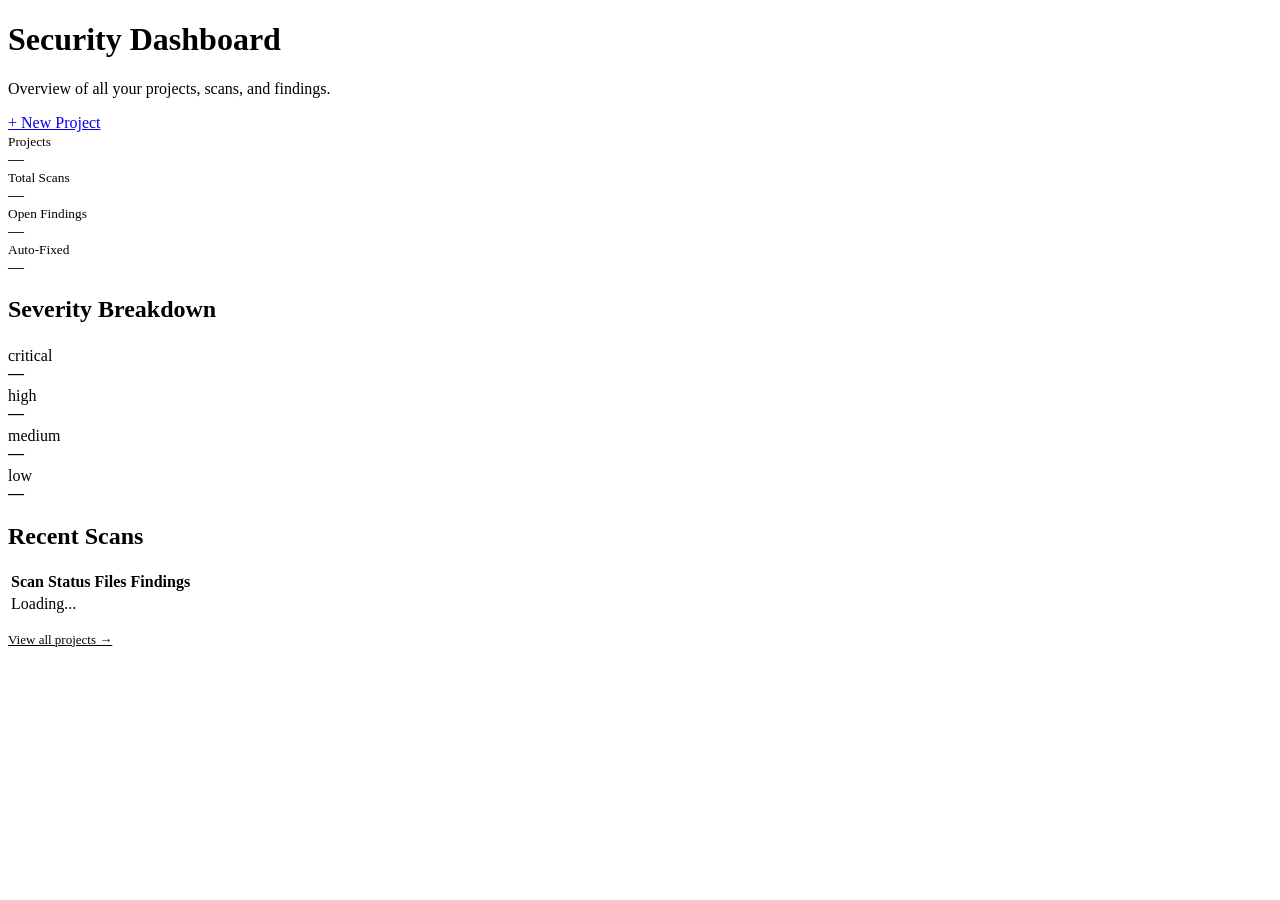
==== frontend/dashboard.html @ 2557b360 "Intitial commit: AppSec Orchestrator" ====
<!doctype html>
<html lang="en">
<head>
  <meta charset="utf-8"><meta name="viewport" content="width=device-width, initial-scale=1">
  <title>Dashboard | AppSec Orchestrator</title>
  <link rel="stylesheet" href="/css/style.css">
</head>
<body>
<div class="app-layout">
  <aside class="sidebar" id="sidebar"></aside>
  <main class="workspace">
    <header class="appbar" id="appbar"></header>

    <div class="content-header">
      <div>
        <h1>Security Dashboard</h1>
        <p>Overview of all your projects, scans, and findings.</p>
      </div>
      <a class="button" href="/projects">+ New Project</a>
    </div>

    <div class="alert" id="message"></div>

    <!-- Metrics -->
    <div class="metrics">
      <div class="panel metric">
        <small>Projects</small>
        <div class="number" id="projectsMetric">—</div>
      </div>
      <div class="panel metric">
        <small>Total Scans</small>
        <div class="number" id="scansMetric">—</div>
      </div>
      <div class="panel metric">
        <small>Open Findings</small>
        <div class="number" id="findingsMetric" style="color:var(--warning)">—</div>
      </div>
      <div class="panel metric">
        <small>Auto-Fixed</small>
        <div class="number" id="fixedMetric" style="color:var(--accent)">—</div>
      </div>
    </div>

    <!-- Charts + Recent scans -->
    <div class="grid two-col">
      <article class="panel">
        <h2>Severity Breakdown</h2>
        <div class="severity-bars" id="severityBars">
          <div class="severity-bar" data-level="critical"><div style="height:4px"></div><span>critical</span><br><strong>—</strong></div>
          <div class="severity-bar" data-level="high"><div style="height:4px"></div><span>high</span><br><strong>—</strong></div>
          <div class="severity-bar" data-level="medium"><div style="height:4px"></div><span>medium</span><br><strong>—</strong></div>
          <div class="severity-bar" data-level="low"><div style="height:4px"></div><span>low</span><br><strong>—</strong></div>
        </div>
      </article>

      <article class="panel">
        <h2>Recent Scans</h2>
        <table>
          <thead><tr><th>Scan</th><th>Status</th><th>Files</th><th>Findings</th></tr></thead>
          <tbody id="recentScans"><tr><td colspan="4" class="empty">Loading...</td></tr></tbody>
        </table>
        <div style="margin-top:14px">
          <a href="/projects" style="font-size:13px;color:var(--muted)">View all projects →</a>
        </div>
      </article>
    </div>

  </main>
</div>
<script src="/js/app.js"></script>
<script src="/js/dashboard.js"></script>
</body>
</html>
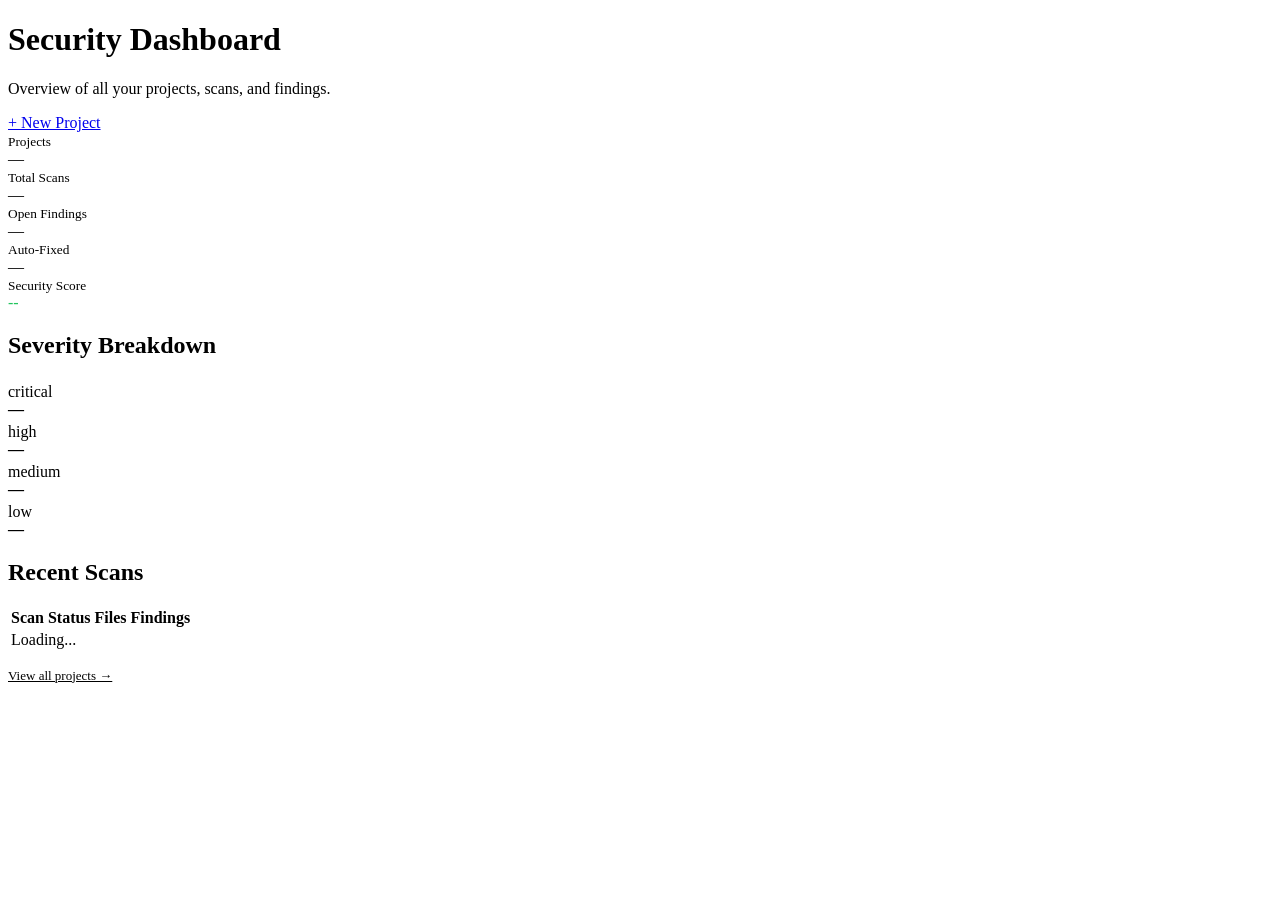
==== commit 1a054efe: "feat: add security score card to dashboard" ====
--- a/frontend/dashboard.html
+++ b/frontend/dashboard.html
@@ -39,7 +39,12 @@
         <small>Auto-Fixed</small>
         <div class="number" id="fixedMetric" style="color:var(--accent)">—</div>
       </div>
-    </div>
+      <div class="panel metric"> 
+        <small>Security Score</small>
+        <div class="number" id="securityScore" style="color:#22c55e">--</div>
+      </div>
+
+</div>
 
     <!-- Charts + Recent scans -->
     <div class="grid two-col">
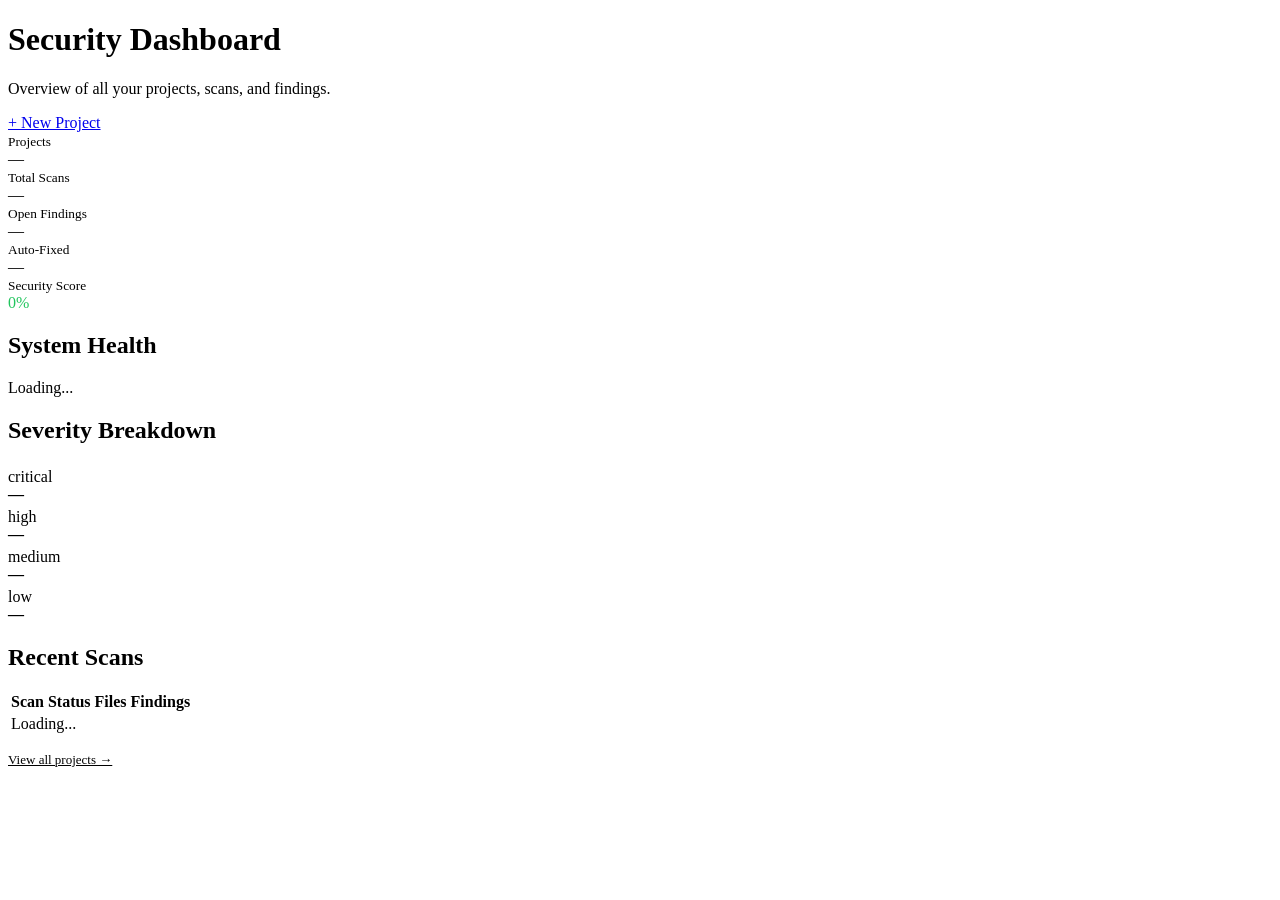
==== commit 0bfbec5e: "feat: add system health status card to dashboard" ====
--- a/frontend/dashboard.html
+++ b/frontend/dashboard.html
@@ -1,14 +1,20 @@
 <!doctype html>
 <html lang="en">
 <head>
-  <meta charset="utf-8"><meta name="viewport" content="width=device-width, initial-scale=1">
+  <meta charset="utf-8">
+  <meta name="viewport" content="width=device-width, initial-scale=1">
   <title>Dashboard | AppSec Orchestrator</title>
   <link rel="stylesheet" href="/css/style.css">
 </head>
+
 <body>
+
 <div class="app-layout">
+
   <aside class="sidebar" id="sidebar"></aside>
+
   <main class="workspace">
+
     <header class="appbar" id="appbar"></header>
 
     <div class="content-header">
@@ -16,6 +22,7 @@
         <h1>Security Dashboard</h1>
         <p>Overview of all your projects, scans, and findings.</p>
       </div>
+
       <a class="button" href="/projects">+ New Project</a>
     </div>
 
@@ -23,56 +30,122 @@
 
     <!-- Metrics -->
     <div class="metrics">
+
       <div class="panel metric">
         <small>Projects</small>
         <div class="number" id="projectsMetric">—</div>
       </div>
+
       <div class="panel metric">
         <small>Total Scans</small>
         <div class="number" id="scansMetric">—</div>
       </div>
+
       <div class="panel metric">
         <small>Open Findings</small>
         <div class="number" id="findingsMetric" style="color:var(--warning)">—</div>
       </div>
+
       <div class="panel metric">
         <small>Auto-Fixed</small>
         <div class="number" id="fixedMetric" style="color:var(--accent)">—</div>
       </div>
-      <div class="panel metric"> 
+
+      <div class="panel metric">
         <small>Security Score</small>
-        <div class="number" id="securityScore" style="color:#22c55e">--</div>
+        <div class="number" id="securityScore" style="color:#22c55e">0%</div>
       </div>
+
+    </div>
+
+    <!-- System Health -->
+    <article class="panel" style="margin-bottom:20px;">
+      <h2>System Health</h2>
+
+      <div id="systemHealth">
+        Loading...
+      </div>
+
+    </article>
+
+    <!-- Charts + Recent Scans -->
+    <div class="grid two-col">
+
+      <article class="panel">
+
+        <h2>Severity Breakdown</h2>
+
+        <div class="severity-bars" id="severityBars">
+
+          <div class="severity-bar" data-level="critical">
+            <div style="height:4px"></div>
+            <span>critical</span><br>
+            <strong>—</strong>
+          </div>
+
+          <div class="severity-bar" data-level="high">
+            <div style="height:4px"></div>
+            <span>high</span><br>
+            <strong>—</strong>
+          </div>
+
+          <div class="severity-bar" data-level="medium">
+            <div style="height:4px"></div>
+            <span>medium</span><br>
+            <strong>—</strong>
+          </div>
+
+          <div class="severity-bar" data-level="low">
+            <div style="height:4px"></div>
+            <span>low</span><br>
+            <strong>—</strong>
+          </div>
+
+        </div>
+
+      </article>
+
+      <article class="panel">
+
+        <h2>Recent Scans</h2>
+
+        <table>
+
+          <thead>
+            <tr>
+              <th>Scan</th>
+              <th>Status</th>
+              <th>Files</th>
+              <th>Findings</th>
+            </tr>
+          </thead>
+
+          <tbody id="recentScans">
+            <tr>
+              <td colspan="4" class="empty">
+                Loading...
+              </td>
+            </tr>
+          </tbody>
+
+        </table>
+
+        <div style="margin-top:14px">
+          <a href="/projects" style="font-size:13px;color:var(--muted)">
+            View all projects →
+          </a>
+        </div>
+
+      </article>
+
+    </div>
+
+  </main>
 
 </div>
 
-    <!-- Charts + Recent scans -->
-    <div class="grid two-col">
-      <article class="panel">
-        <h2>Severity Breakdown</h2>
-        <div class="severity-bars" id="severityBars">
-          <div class="severity-bar" data-level="critical"><div style="height:4px"></div><span>critical</span><br><strong>—</strong></div>
-          <div class="severity-bar" data-level="high"><div style="height:4px"></div><span>high</span><br><strong>—</strong></div>
-          <div class="severity-bar" data-level="medium"><div style="height:4px"></div><span>medium</span><br><strong>—</strong></div>
-          <div class="severity-bar" data-level="low"><div style="height:4px"></div><span>low</span><br><strong>—</strong></div>
-        </div>
-      </article>
-
-      <article class="panel">
-        <h2>Recent Scans</h2>
-        <table>
-          <thead><tr><th>Scan</th><th>Status</th><th>Files</th><th>Findings</th></tr></thead>
-          <tbody id="recentScans"><tr><td colspan="4" class="empty">Loading...</td></tr></tbody>
-        </table>
-        <div style="margin-top:14px">
-          <a href="/projects" style="font-size:13px;color:var(--muted)">View all projects →</a>
-        </div>
-      </article>
-    </div>
-
-  </main>
-</div>
 <script src="/js/app.js"></script>
 <script src="/js/dashboard.js"></script>
+
 </body>
-</html>
+</html>
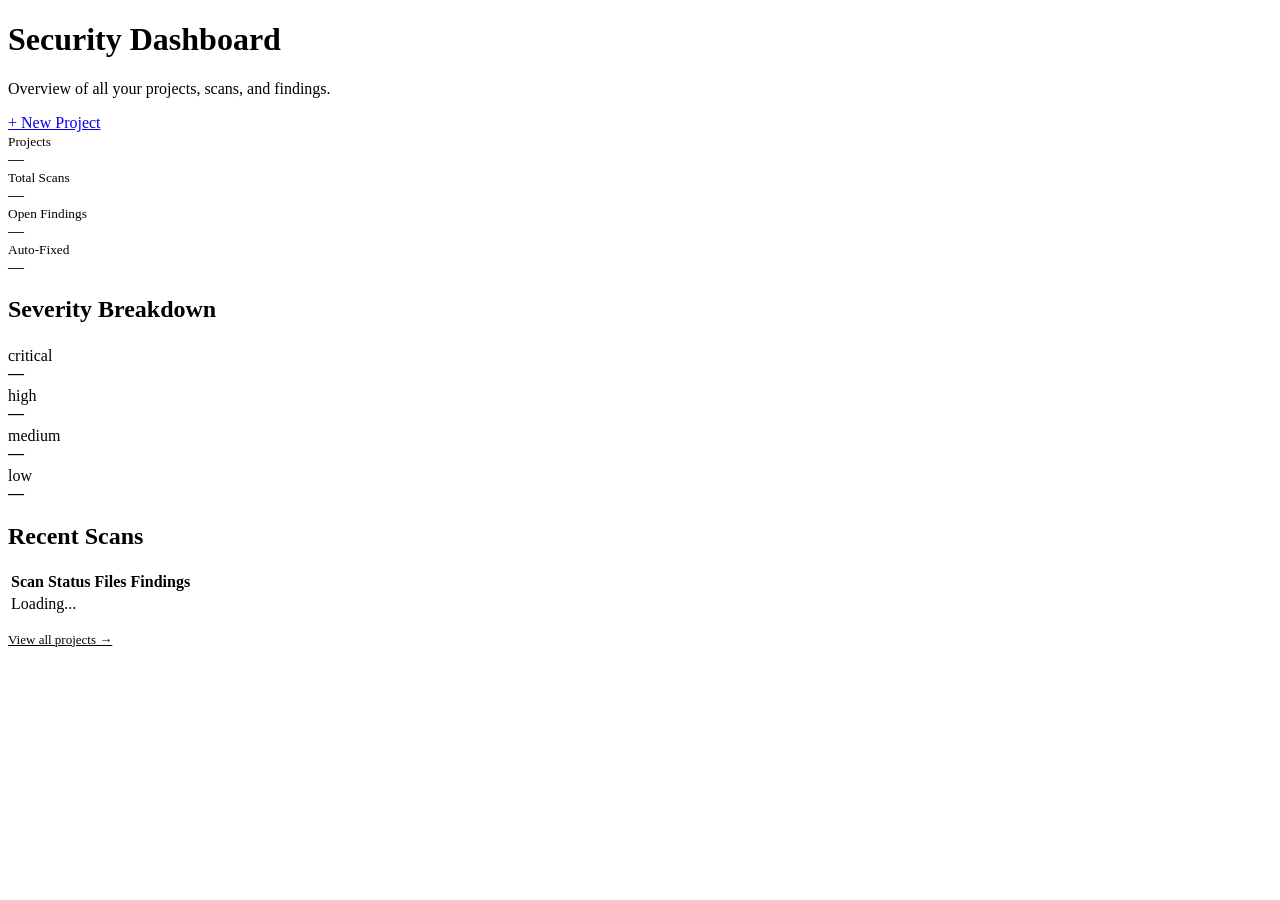
==== commit 08361aa3: "Merge 970bc1fd4b9cc79f5aa1864a0a4fd3dc97a26c4c into 8d3203fed4100a45f9c545657308153176ae886b" ====
--- a/frontend/dashboard.html
+++ b/frontend/dashboard.html
@@ -1,20 +1,14 @@
 <!doctype html>
 <html lang="en">
 <head>
-  <meta charset="utf-8">
-  <meta name="viewport" content="width=device-width, initial-scale=1">
+  <meta charset="utf-8"><meta name="viewport" content="width=device-width, initial-scale=1">
   <title>Dashboard | AppSec Orchestrator</title>
   <link rel="stylesheet" href="/css/style.css">
 </head>
-
 <body>
-
 <div class="app-layout">
-
   <aside class="sidebar" id="sidebar"></aside>
-
   <main class="workspace">
-
     <header class="appbar" id="appbar"></header>
 
     <div class="content-header">
@@ -22,7 +16,6 @@
         <h1>Security Dashboard</h1>
         <p>Overview of all your projects, scans, and findings.</p>
       </div>
-
       <a class="button" href="/projects">+ New Project</a>
     </div>
 
@@ -30,122 +23,52 @@
 
     <!-- Metrics -->
     <div class="metrics">
-
       <div class="panel metric">
         <small>Projects</small>
         <div class="number" id="projectsMetric">—</div>
       </div>
-
       <div class="panel metric">
         <small>Total Scans</small>
         <div class="number" id="scansMetric">—</div>
       </div>
-
       <div class="panel metric">
         <small>Open Findings</small>
         <div class="number" id="findingsMetric" style="color:var(--warning)">—</div>
       </div>
-
       <div class="panel metric">
         <small>Auto-Fixed</small>
         <div class="number" id="fixedMetric" style="color:var(--accent)">—</div>
       </div>
+</div>
+    
 
-      <div class="panel metric">
-        <small>Security Score</small>
-        <div class="number" id="securityScore" style="color:#22c55e">0%</div>
-      </div>
-
-    </div>
-
-    <!-- System Health -->
-    <article class="panel" style="margin-bottom:20px;">
-      <h2>System Health</h2>
-
-      <div id="systemHealth">
-        Loading...
-      </div>
-
-    </article>
-
-    <!-- Charts + Recent Scans -->
+    <!-- Charts + Recent scans -->
     <div class="grid two-col">
-
       <article class="panel">
-
         <h2>Severity Breakdown</h2>
-
         <div class="severity-bars" id="severityBars">
-
-          <div class="severity-bar" data-level="critical">
-            <div style="height:4px"></div>
-            <span>critical</span><br>
-            <strong>—</strong>
-          </div>
-
-          <div class="severity-bar" data-level="high">
-            <div style="height:4px"></div>
-            <span>high</span><br>
-            <strong>—</strong>
-          </div>
-
-          <div class="severity-bar" data-level="medium">
-            <div style="height:4px"></div>
-            <span>medium</span><br>
-            <strong>—</strong>
-          </div>
-
-          <div class="severity-bar" data-level="low">
-            <div style="height:4px"></div>
-            <span>low</span><br>
-            <strong>—</strong>
-          </div>
-
+          <div class="severity-bar" data-level="critical"><div style="height:4px"></div><span>critical</span><br><strong>—</strong></div>
+          <div class="severity-bar" data-level="high"><div style="height:4px"></div><span>high</span><br><strong>—</strong></div>
+          <div class="severity-bar" data-level="medium"><div style="height:4px"></div><span>medium</span><br><strong>—</strong></div>
+          <div class="severity-bar" data-level="low"><div style="height:4px"></div><span>low</span><br><strong>—</strong></div>
         </div>
-
       </article>
 
       <article class="panel">
-
         <h2>Recent Scans</h2>
-
         <table>
-
-          <thead>
-            <tr>
-              <th>Scan</th>
-              <th>Status</th>
-              <th>Files</th>
-              <th>Findings</th>
-            </tr>
-          </thead>
-
-          <tbody id="recentScans">
-            <tr>
-              <td colspan="4" class="empty">
-                Loading...
-              </td>
-            </tr>
-          </tbody>
-
+          <thead><tr><th>Scan</th><th>Status</th><th>Files</th><th>Findings</th></tr></thead>
+          <tbody id="recentScans"><tr><td colspan="4" class="empty">Loading...</td></tr></tbody>
         </table>
-
         <div style="margin-top:14px">
-          <a href="/projects" style="font-size:13px;color:var(--muted)">
-            View all projects →
-          </a>
+          <a href="/projects" style="font-size:13px;color:var(--muted)">View all projects →</a>
         </div>
-
       </article>
-
     </div>
 
   </main>
-
 </div>
-
 <script src="/js/app.js"></script>
 <script src="/js/dashboard.js"></script>
-
 </body>
-</html>+</html>
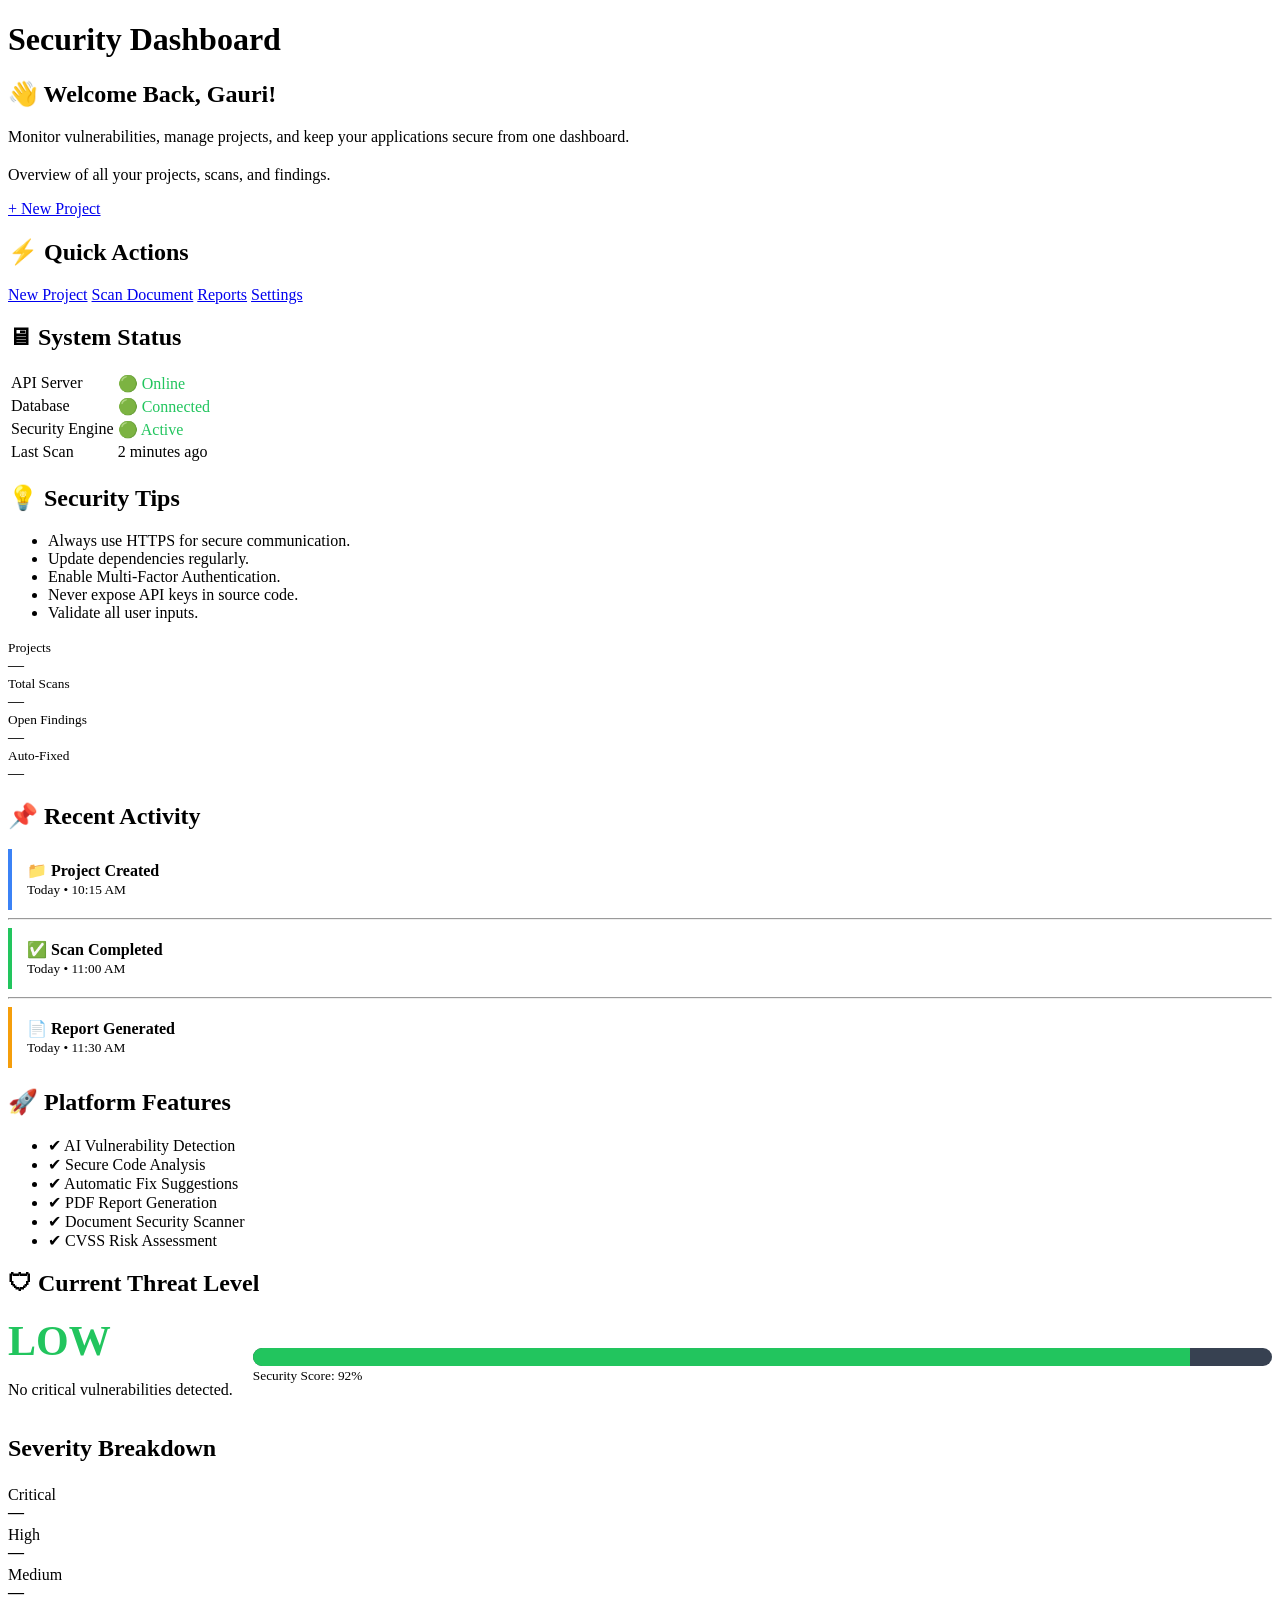
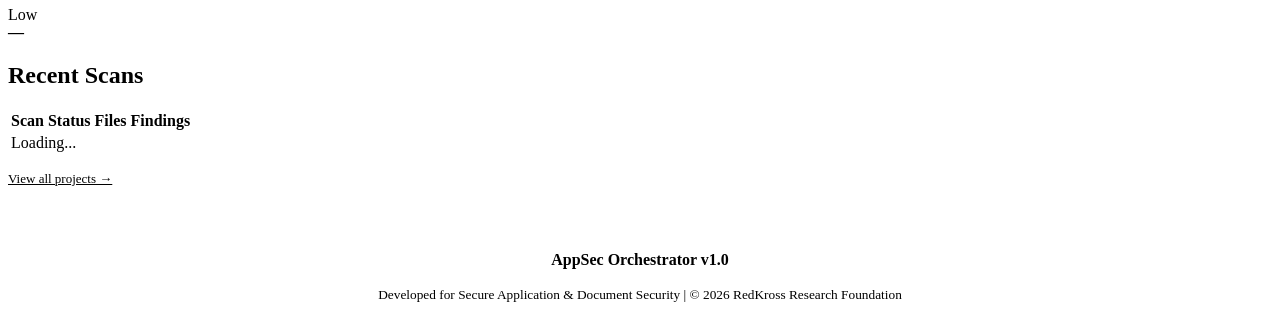
==== commit c9f015df: "Add new AppSite frontend features" ====
--- a/frontend/dashboard.html
+++ b/frontend/dashboard.html
@@ -1,74 +1,258 @@
 <!doctype html>
 <html lang="en">
 <head>
-  <meta charset="utf-8"><meta name="viewport" content="width=device-width, initial-scale=1">
-  <title>Dashboard | AppSec Orchestrator</title>
-  <link rel="stylesheet" href="/css/style.css">
+    <meta charset="utf-8">
+    <meta name="viewport" content="width=device-width, initial-scale=1">
+    <title>Dashboard | AppSec Orchestrator</title>
+    <link rel="stylesheet" href="/css/style.css">
 </head>
+
 <body>
+
 <div class="app-layout">
-  <aside class="sidebar" id="sidebar"></aside>
-  <main class="workspace">
-    <header class="appbar" id="appbar"></header>
-
-    <div class="content-header">
-      <div>
-        <h1>Security Dashboard</h1>
-        <p>Overview of all your projects, scans, and findings.</p>
-      </div>
-      <a class="button" href="/projects">+ New Project</a>
-    </div>
-
-    <div class="alert" id="message"></div>
-
-    <!-- Metrics -->
-    <div class="metrics">
-      <div class="panel metric">
-        <small>Projects</small>
-        <div class="number" id="projectsMetric">—</div>
-      </div>
-      <div class="panel metric">
-        <small>Total Scans</small>
-        <div class="number" id="scansMetric">—</div>
-      </div>
-      <div class="panel metric">
-        <small>Open Findings</small>
-        <div class="number" id="findingsMetric" style="color:var(--warning)">—</div>
-      </div>
-      <div class="panel metric">
-        <small>Auto-Fixed</small>
-        <div class="number" id="fixedMetric" style="color:var(--accent)">—</div>
-      </div>
+
+    <aside class="sidebar" id="sidebar"></aside>
+
+    <main class="workspace">
+
+        <header class="appbar" id="appbar"></header>
+
+        <!-- Header -->
+        <div class="content-header">
+            <div>
+                <h1>Security Dashboard</h1>
+
+                <div class="panel" style="margin:20px 0;">
+                    <h2>👋 Welcome Back, Gauri!</h2>
+                    <p>Monitor vulnerabilities, manage projects, and keep your applications secure from one dashboard.</p>
+                </div>
+
+                <p>Overview of all your projects, scans, and findings.</p>
+            </div>
+
+            <a class="button" href="/projects">+ New Project</a>
+        </div>
+
+        <div class="alert" id="message"></div>
+
+        <!-- Quick Actions -->
+        <div class="panel" style="margin:20px 0;">
+            <h2>⚡ Quick Actions</h2>
+
+            <a class="button" href="/projects">New Project</a>
+            <a class="button" href="/document-scan">Scan Document</a>
+            <a class="button" href="/reports">Reports</a>
+            <a class="button" href="/settings">Settings</a>
+        </div>
+
+        <!-- System Status -->
+        <div class="panel" style="margin-top:20px;">
+            <h2>🖥 System Status</h2>
+
+            <table>
+                <tr>
+                    <td>API Server</td>
+                    <td style="color:#22c55e;">🟢 Online</td>
+                </tr>
+
+                <tr>
+                    <td>Database</td>
+                    <td style="color:#22c55e;">🟢 Connected</td>
+                </tr>
+
+                <tr>
+                    <td>Security Engine</td>
+                    <td style="color:#22c55e;">🟢 Active</td>
+                </tr>
+
+                <tr>
+                    <td>Last Scan</td>
+                    <td>2 minutes ago</td>
+                </tr>
+            </table>
+        </div>
+
+        <!-- Security Tips -->
+        <div class="panel" style="margin-top:20px;">
+            <h2>💡 Security Tips</h2>
+
+            <ul>
+                <li>Always use HTTPS for secure communication.</li>
+                <li>Update dependencies regularly.</li>
+                <li>Enable Multi-Factor Authentication.</li>
+                <li>Never expose API keys in source code.</li>
+                <li>Validate all user inputs.</li>
+            </ul>
+        </div>
+
+        <!-- Metrics -->
+        <div class="metrics">
+
+            <div class="panel metric">
+                <small>Projects</small>
+                <div class="number" id="projectsMetric">—</div>
+            </div>
+
+            <div class="panel metric">
+                <small>Total Scans</small>
+                <div class="number" id="scansMetric">—</div>
+            </div>
+
+            <div class="panel metric">
+                <small>Open Findings</small>
+                <div class="number" id="findingsMetric" style="color:var(--warning)">—</div>
+            </div>
+
+            <div class="panel metric">
+                <small>Auto-Fixed</small>
+                <div class="number" id="fixedMetric" style="color:var(--accent)">—</div>
+            </div>
+
+        </div>
+
+        <!-- Recent Activity -->
+        <div class="panel" style="margin-top:20px;">
+            <h2>📌 Recent Activity</h2>
+
+            <div style="padding:12px 0;border-left:4px solid #3b82f6;padding-left:15px;">
+                <strong>📁 Project Created</strong><br>
+                <small>Today • 10:15 AM</small>
+            </div>
+
+            <hr>
+
+            <div style="padding:12px 0;border-left:4px solid #22c55e;padding-left:15px;">
+                <strong>✅ Scan Completed</strong><br>
+                <small>Today • 11:00 AM</small>
+            </div>
+
+            <hr>
+
+            <div style="padding:12px 0;border-left:4px solid #f59e0b;padding-left:15px;">
+                <strong>📄 Report Generated</strong><br>
+                <small>Today • 11:30 AM</small>
+            </div>
+        </div>
+
+        <!-- Platform Features -->
+        <div class="panel" style="margin-top:20px;">
+            <h2>🚀 Platform Features</h2>
+
+            <ul>
+                <li>✔ AI Vulnerability Detection</li>
+                <li>✔ Secure Code Analysis</li>
+                <li>✔ Automatic Fix Suggestions</li>
+                <li>✔ PDF Report Generation</li>
+                <li>✔ Document Security Scanner</li>
+                <li>✔ CVSS Risk Assessment</li>
+            </ul>
+        </div>
+
+        <!-- Threat Level -->
+        <div class="panel" style="margin-top:20px;">
+            <h2>🛡 Current Threat Level</h2>
+
+            <div style="display:flex;align-items:center;justify-content:space-between;gap:20px;flex-wrap:wrap;">
+
+                <div>
+                    <h1 style="color:#22c55e;font-size:42px;margin:0;">LOW</h1>
+                    <p>No critical vulnerabilities detected.</p>
+                </div>
+
+                <div style="flex:1;">
+                    <div style="background:#374151;height:18px;border-radius:20px;overflow:hidden;">
+                        <div style="width:92%;height:100%;background:#22c55e;"></div>
+                    </div>
+
+                    <small>Security Score: 92%</small>
+                </div>
+
+            </div>
+
+        </div>
+
+        <!-- Charts -->
+        <div class="grid two-col">
+
+            <article class="panel">
+
+                <h2>Severity Breakdown</h2>
+
+                <div class="severity-bars" id="severityBars">
+
+                    <div class="severity-bar" data-level="critical">
+                        <div style="height:4px"></div>
+                        <span>Critical</span><br>
+                        <strong>—</strong>
+                    </div>
+
+                    <div class="severity-bar" data-level="high">
+                        <div style="height:4px"></div>
+                        <span>High</span><br>
+                        <strong>—</strong>
+                    </div>
+
+                    <div class="severity-bar" data-level="medium">
+                        <div style="height:4px"></div>
+                        <span>Medium</span><br>
+                        <strong>—</strong>
+                    </div>
+
+                    <div class="severity-bar" data-level="low">
+                        <div style="height:4px"></div>
+                        <span>Low</span><br>
+                        <strong>—</strong>
+                    </div>
+
+                </div>
+
+            </article>
+
+            <article class="panel">
+
+                <h2>Recent Scans</h2>
+
+                <table>
+
+                    <thead>
+                        <tr>
+                            <th>Scan</th>
+                            <th>Status</th>
+                            <th>Files</th>
+                            <th>Findings</th>
+                        </tr>
+                    </thead>
+
+                    <tbody id="recentScans">
+                        <tr>
+                            <td colspan="4" class="empty">Loading...</td>
+                        </tr>
+                    </tbody>
+
+                </table>
+
+                <div style="margin-top:14px;">
+                    <a href="/projects" style="font-size:13px;color:var(--muted);">
+                        View all projects →
+                    </a>
+                </div>
+
+            </article>
+
+        </div>
+<footer class="panel" style="margin-top:30px;text-align:center;padding:18px;">
+    <p><strong>AppSec Orchestrator v1.0</strong></p>
+    <small>
+        Developed for Secure Application & Document Security |
+        © 2026 RedKross Research Foundation
+    </small>
+</footer>
+</main>
+
 </div>
-    
-
-    <!-- Charts + Recent scans -->
-    <div class="grid two-col">
-      <article class="panel">
-        <h2>Severity Breakdown</h2>
-        <div class="severity-bars" id="severityBars">
-          <div class="severity-bar" data-level="critical"><div style="height:4px"></div><span>critical</span><br><strong>—</strong></div>
-          <div class="severity-bar" data-level="high"><div style="height:4px"></div><span>high</span><br><strong>—</strong></div>
-          <div class="severity-bar" data-level="medium"><div style="height:4px"></div><span>medium</span><br><strong>—</strong></div>
-          <div class="severity-bar" data-level="low"><div style="height:4px"></div><span>low</span><br><strong>—</strong></div>
-        </div>
-      </article>
-
-      <article class="panel">
-        <h2>Recent Scans</h2>
-        <table>
-          <thead><tr><th>Scan</th><th>Status</th><th>Files</th><th>Findings</th></tr></thead>
-          <tbody id="recentScans"><tr><td colspan="4" class="empty">Loading...</td></tr></tbody>
-        </table>
-        <div style="margin-top:14px">
-          <a href="/projects" style="font-size:13px;color:var(--muted)">View all projects →</a>
-        </div>
-      </article>
-    </div>
-
-  </main>
-</div>
+
 <script src="/js/app.js"></script>
 <script src="/js/dashboard.js"></script>
+
 </body>
-</html>
+</html>
